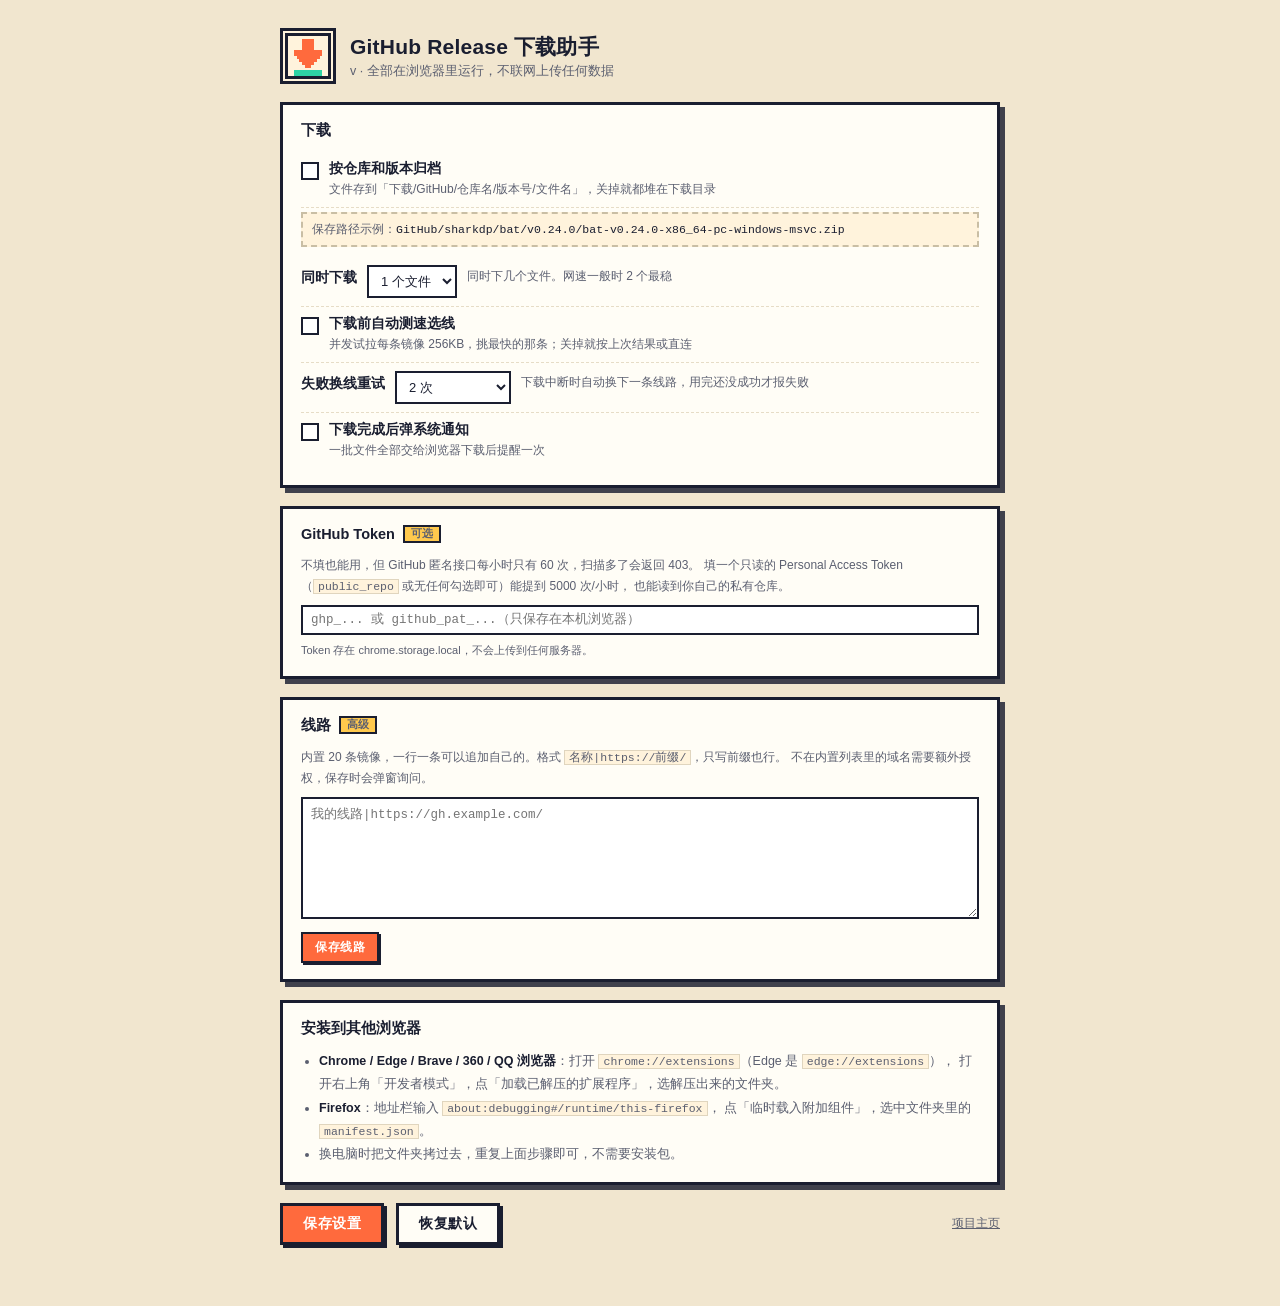
==== extension/src/options.html @ b22cd5d4 "浏览器扩展 v1.0.0：Release 页勾选即下，纯浏览器运行 - MV3 扩展，支持 Chrome / Edge / Brave / 360 / QQ，Firefox 走 build.py 另一" ====
<!DOCTYPE html>
<html lang="zh-CN">
<head>
<meta charset="utf-8">
<title>GitHub Release 下载助手 · 设置</title>
<link rel="stylesheet" href="options.css">
</head>
<body>
<div class="page">
  <header class="hd">
    <img src="../icons/icon128.png" alt="" class="logo">
    <div>
      <h1>GitHub Release 下载助手</h1>
      <p class="sub">v<span id="ver"></span> · 全部在浏览器里运行，不联网上传任何数据</p>
    </div>
  </header>

  <section class="card">
    <h2>下载</h2>
    <label class="line">
      <input type="checkbox" id="subfolder">
      <span>
        <b>按仓库和版本归档</b>
        <i>文件存到「下载/GitHub/仓库名/版本号/文件名」，关掉就都堆在下载目录</i>
      </span>
    </label>
    <div class="preview">保存路径示例：<code id="pathPreview">GitHub/sharkdp/bat/v0.24.0/bat-v0.24.0-x86_64-pc-windows-msvc.zip</code></div>

    <label class="line">
      <span class="lab">同时下载</span>
      <select id="concurrency">
        <option value="1">1 个文件</option>
        <option value="2">2 个文件</option>
        <option value="3">3 个文件</option>
        <option value="4">4 个文件</option>
      </select>
      <i>同时下几个文件。网速一般时 2 个最稳</i>
    </label>

    <label class="line">
      <input type="checkbox" id="autoProbe">
      <span>
        <b>下载前自动测速选线</b>
        <i>并发试拉每条镜像 256KB，挑最快的那条；关掉就按上次结果或直连</i>
      </span>
    </label>

    <label class="line">
      <span class="lab">失败换线重试</span>
      <select id="maxRetries">
        <option value="2">2 次</option>
        <option value="4">4 次（推荐）</option>
        <option value="6">6 次</option>
        <option value="8">8 次</option>
      </select>
      <i>下载中断时自动换下一条线路，用完还没成功才报失败</i>
    </label>

    <label class="line">
      <input type="checkbox" id="notify">
      <span>
        <b>下载完成后弹系统通知</b>
        <i>一批文件全部交给浏览器下载后提醒一次</i>
      </span>
    </label>
  </section>

  <section class="card">
    <h2>GitHub Token <span class="opt">可选</span></h2>
    <p class="note">
      不填也能用，但 GitHub 匿名接口每小时只有 60 次，扫描多了会返回 403。
      填一个只读的 Personal Access Token（<code>public_repo</code> 或无任何勾选即可）能提到 5000 次/小时，
      也能读到你自己的私有仓库。
    </p>
    <input type="password" id="token" placeholder="ghp_... 或 github_pat_...（只保存在本机浏览器）" spellcheck="false">
    <p class="note tiny">Token 存在 chrome.storage.local，不会上传到任何服务器。</p>
  </section>

  <section class="card">
    <h2>线路 <span class="opt">高级</span></h2>
    <p class="note">
      内置 20 条镜像，一行一条可以追加自己的。格式 <code>名称|https://前缀/</code>，只写前缀也行。
      不在内置列表里的域名需要额外授权，保存时会弹窗询问。
    </p>
    <textarea id="extraRoutes" rows="5" spellcheck="false" placeholder="我的线路|https://gh.example.com/"></textarea>
    <div class="row">
      <button id="btnSaveRoutes" class="btn small">保存线路</button>
      <span id="routeInfo" class="note tiny"></span>
    </div>
  </section>

  <section class="card">
    <h2>安装到其他浏览器</h2>
    <ul class="list">
      <li><b>Chrome / Edge / Brave / 360 / QQ 浏览器</b>：打开 <code>chrome://extensions</code>（Edge 是 <code>edge://extensions</code>），
        打开右上角「开发者模式」，点「加载已解压的扩展程序」，选解压出来的文件夹。</li>
      <li><b>Firefox</b>：地址栏输入 <code>about:debugging#/runtime/this-firefox</code>，
        点「临时载入附加组件」，选中文件夹里的 <code>manifest.json</code>。</li>
      <li>换电脑时把文件夹拷过去，重复上面步骤即可，不需要安装包。</li>
    </ul>
  </section>

  <footer class="foot">
    <button id="btnSave" class="btn">保存设置</button>
    <button id="btnReset" class="btn ghost">恢复默认</button>
    <span id="saved" class="ok"></span>
    <a class="repo" href="https://github.com/ziyuanhuishequ/release-downloader" target="_blank" rel="noreferrer">项目主页</a>
  </footer>
</div>
<script src="common.js"></script>
<script src="options.js"></script>
</body>
</html>
---- extension/src/options.css ----
:root {
  --ink: #1A1E30;
  --cream: #FFF3DC;
  --paper: #FFFDF6;
  --coral: #FF6A3D;
  --mint: #2ED3A5;
  --sun: #FFC94D;
  --soft: #F1E6CF;
  --text2: #5B5F70;
  --red: #C63020;
}

* { box-sizing: border-box; margin: 0; padding: 0; }

body {
  background: var(--soft);
  font-family: -apple-system, "Segoe UI", "Microsoft YaHei", sans-serif;
  font-size: 14px;
  color: var(--ink);
  padding: 28px 16px 60px;
}

.page { max-width: 720px; margin: 0 auto; }

.hd { display: flex; align-items: center; gap: 14px; margin-bottom: 18px; }
.logo { width: 56px; height: 56px; image-rendering: pixelated; border: 3px solid var(--ink); background: var(--cream); padding: 2px; }
h1 { font-size: 21px; letter-spacing: .2px; }
.sub { font-size: 12.5px; color: var(--text2); margin-top: 2px; }

.card {
  background: var(--paper);
  border: 3px solid var(--ink);
  box-shadow: 5px 5px 0 rgba(26, 30, 48, .82);
  padding: 16px 18px;
  margin-bottom: 18px;
}
.card h2 { font-size: 14.5px; margin-bottom: 12px; display: flex; align-items: center; gap: 8px; }
.opt {
  font-size: 10.5px; font-weight: 700; color: var(--text2);
  border: 2px solid var(--ink); padding: 0 6px; background: var(--sun);
}

.line { display: flex; gap: 10px; align-items: flex-start; padding: 8px 0; border-bottom: 1px dashed #E6DCC6; }
.line:last-child { border-bottom: none; }
.line span { flex: 1; }
.line b { display: block; font-size: 13.5px; }
.line i { display: block; font-size: 12px; color: var(--text2); font-style: normal; margin-top: 2px; line-height: 1.6; }
.lab { font-size: 13.5px; font-weight: 700; flex: 0 0 auto !important; padding-top: 4px; }

input[type="checkbox"] {
  appearance: none; width: 18px; height: 18px; min-width: 18px;
  border: 2px solid var(--ink); background: #fff; margin-top: 2px; cursor: pointer; position: relative;
}
input[type="checkbox"]:checked { background: var(--coral); }
input[type="checkbox"]:checked::after {
  content: ""; position: absolute; left: 4px; top: 0;
  width: 6px; height: 11px; border: solid #fff; border-width: 0 2px 2px 0; transform: rotate(42deg);
}

select, input[type="password"], input[type="text"], textarea {
  border: 2px solid var(--ink); background: #fff; color: var(--ink);
  padding: 6px 8px; font-size: 13px; outline: none; font-family: inherit;
}
select:focus, input:focus, textarea:focus { box-shadow: 2px 2px 0 var(--coral); }
input[type="password"], input[type="text"] { width: 100%; font-family: ui-monospace, Menlo, Consolas, monospace; font-size: 12.5px; }
textarea { width: 100%; font-family: ui-monospace, Menlo, Consolas, monospace; font-size: 12.5px; line-height: 1.7; resize: vertical; }

.preview {
  font-size: 12px; color: var(--text2); background: var(--cream);
  border: 2px dashed #C9BEA4; padding: 7px 9px; margin: 4px 0 10px;
  word-break: break-all;
}
.preview code { font-size: 11.5px; color: var(--ink); }

.note { font-size: 12px; color: var(--text2); line-height: 1.75; margin-bottom: 8px; }
.note.tiny { font-size: 11px; margin-top: 6px; margin-bottom: 0; }
.note code, .list code { background: var(--cream); border: 1px solid #E0D5BE; padding: 0 4px; font-size: 11.5px; }

.row { display: flex; align-items: center; gap: 10px; margin-top: 10px; }

.list { font-size: 12.5px; color: var(--text2); line-height: 1.85; padding-left: 18px; }
.list b { color: var(--ink); }

.btn {
  border: 3px solid var(--ink); background: var(--coral); color: #fff;
  font-size: 14px; font-weight: 800; padding: 9px 20px; cursor: pointer;
  box-shadow: 3px 3px 0 var(--ink); letter-spacing: .5px;
}
.btn:hover { background: #FF7E55; }
.btn:active { transform: translate(2px, 2px); box-shadow: 1px 1px 0 var(--ink); }
.btn.small { font-size: 12px; padding: 5px 12px; box-shadow: 2px 2px 0 var(--ink); border-width: 2px; }
.btn.ghost { background: var(--paper); color: var(--ink); }

.foot { display: flex; align-items: center; gap: 12px; flex-wrap: wrap; }
.ok { color: #087458; font-size: 12.5px; font-weight: 700; }
.repo { margin-left: auto; font-size: 12px; color: var(--text2); }
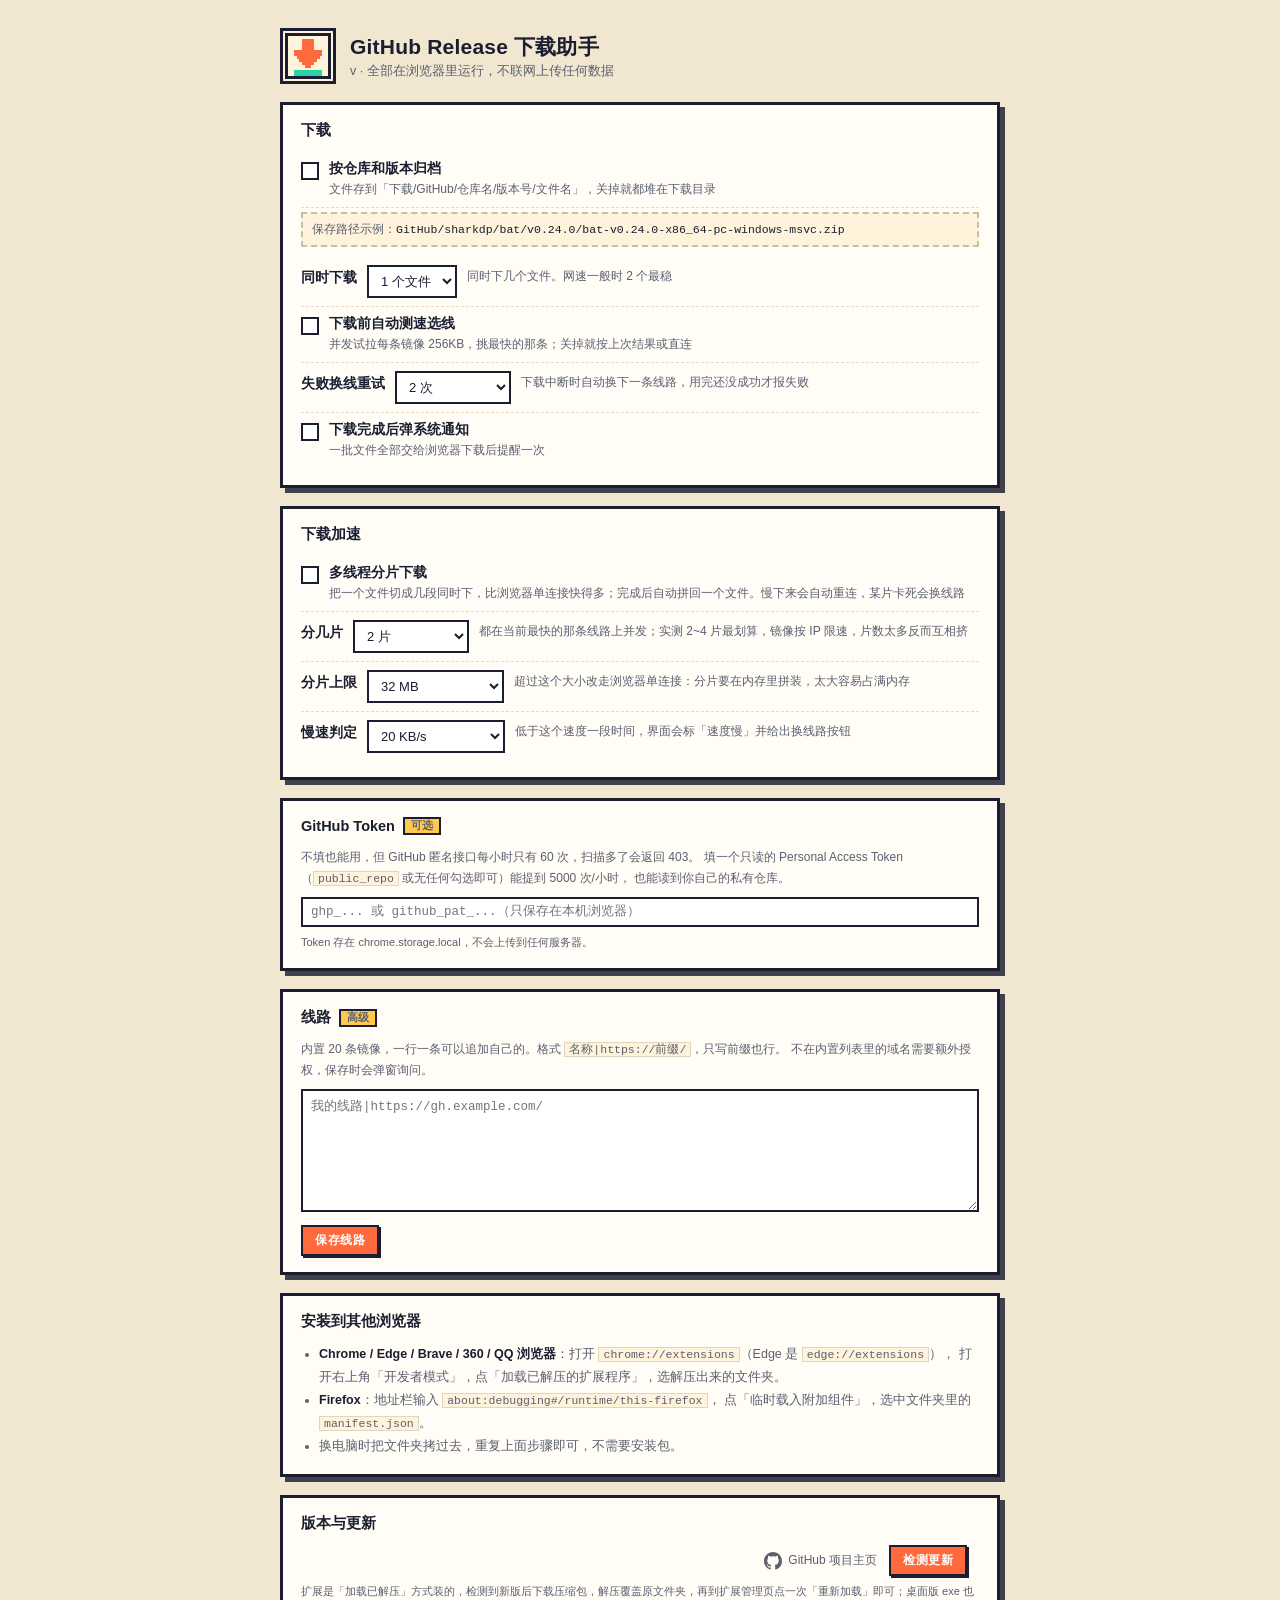
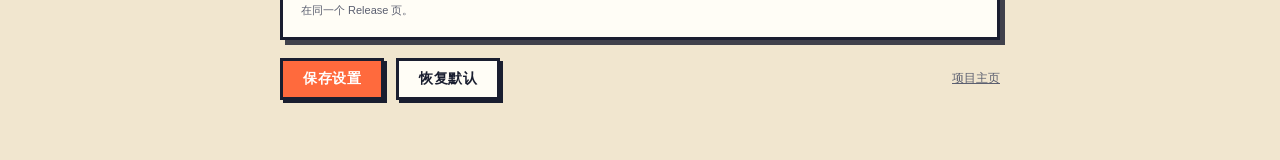
==== commit 4a710f0b: "桌面版 v1.6.4 加检测更新，扩展 v1.1.0 多线程提速 桌面版： - 顶栏加 GitHub 图标 + 「检测更新」：后台线程查 /releases 列表，只认 v* 标签，   与 APP_" ====
--- a/extension/src/options.html
+++ b/extension/src/options.html
@@ -66,6 +66,51 @@
   </section>
 
   <section class="card">
+    <h2>下载加速</h2>
+
+    <label class="line">
+      <input type="checkbox" id="segEnabled">
+      <span>
+        <b>多线程分片下载</b>
+        <i>把一个文件切成几段同时下，比浏览器单连接快得多；完成后自动拼回一个文件。慢下来会自动重连，某片卡死会换线路</i>
+      </span>
+    </label>
+
+    <label class="line">
+      <span class="lab">分几片</span>
+      <select id="threads">
+        <option value="2">2 片</option>
+        <option value="3">3 片</option>
+        <option value="4">4 片（推荐）</option>
+        <option value="6">6 片</option>
+      </select>
+      <i>都在当前最快的那条线路上并发；实测 2~4 片最划算，镜像按 IP 限速，片数太多反而互相挤</i>
+    </label>
+
+    <label class="line">
+      <span class="lab">分片上限</span>
+      <select id="segMaxMB">
+        <option value="32">32 MB</option>
+        <option value="64">64 MB</option>
+        <option value="128">128 MB（推荐）</option>
+        <option value="256">256 MB</option>
+      </select>
+      <i>超过这个大小改走浏览器单连接：分片要在内存里拼装，太大容易占满内存</i>
+    </label>
+
+    <label class="line">
+      <span class="lab">慢速判定</span>
+      <select id="lowSpeedKB">
+        <option value="20">20 KB/s</option>
+        <option value="40">40 KB/s（推荐）</option>
+        <option value="100">100 KB/s</option>
+        <option value="300">300 KB/s</option>
+      </select>
+      <i>低于这个速度一段时间，界面会标「速度慢」并给出换线路按钮</i>
+    </label>
+  </section>
+
+  <section class="card">
     <h2>GitHub Token <span class="opt">可选</span></h2>
     <p class="note">
       不填也能用，但 GitHub 匿名接口每小时只有 60 次，扫描多了会返回 403。
@@ -100,6 +145,19 @@
     </ul>
   </section>
 
+  <section class="card">
+    <h2>版本与更新</h2>
+    <div class="row" style="align-items:center;gap:12px;flex-wrap:wrap">
+      <a class="repo" href="https://github.com/ziyuanhuishequ/release-downloader" target="_blank" rel="noreferrer" style="display:inline-flex;align-items:center;gap:6px;text-decoration:none">
+        <svg width="18" height="18" viewBox="0 0 16 16" aria-hidden="true" style="flex:none"><path fill="currentColor" d="M8 0c4.42 0 8 3.58 8 8a8.013 8.013 0 0 1-5.45 7.59c-.4.08-.55-.17-.55-.38 0-.27.01-1.13.01-2.2 0-.75-.25-1.23-.54-1.48 1.78-.2 3.65-.88 3.65-3.95 0-.88-.31-1.59-.82-2.15.08-.2.36-1.02-.08-2.12 0 0-.67-.22-2.2.82-.64-.18-1.32-.27-2-.27-.68 0-1.36.09-2 .27-1.53-1.03-2.2-.82-2.2-.82-.44 1.1-.16 1.92-.08 2.12-.51.56-.82 1.28-.82 2.15 0 3.06 1.86 3.75 3.64 3.95-.23.2-.44.55-.51 1.07-.46.21-1.61.55-2.33-.66-.15-.24-.6-.83-1.23-.82-.67.01-.27.38.01.53.34.19.73.9.82 1.13.16.45.68 1.31 2.69.94 0 .67.01 1.3.01 1.49 0 .21-.15.45-.55.38A7.995 7.995 0 0 1 0 8c0-4.42 3.58-8 8-8Z"/></svg>
+        <span>GitHub 项目主页</span>
+      </a>
+      <button id="btnCheck" class="btn small">检测更新</button>
+      <span id="updInfo" class="note tiny"></span>
+    </div>
+    <p class="note tiny">扩展是「加载已解压」方式装的，检测到新版后下载压缩包，解压覆盖原文件夹，再到扩展管理页点一次「重新加载」即可；桌面版 exe 也在同一个 Release 页。</p>
+  </section>
+
   <footer class="foot">
     <button id="btnSave" class="btn">保存设置</button>
     <button id="btnReset" class="btn ghost">恢复默认</button>
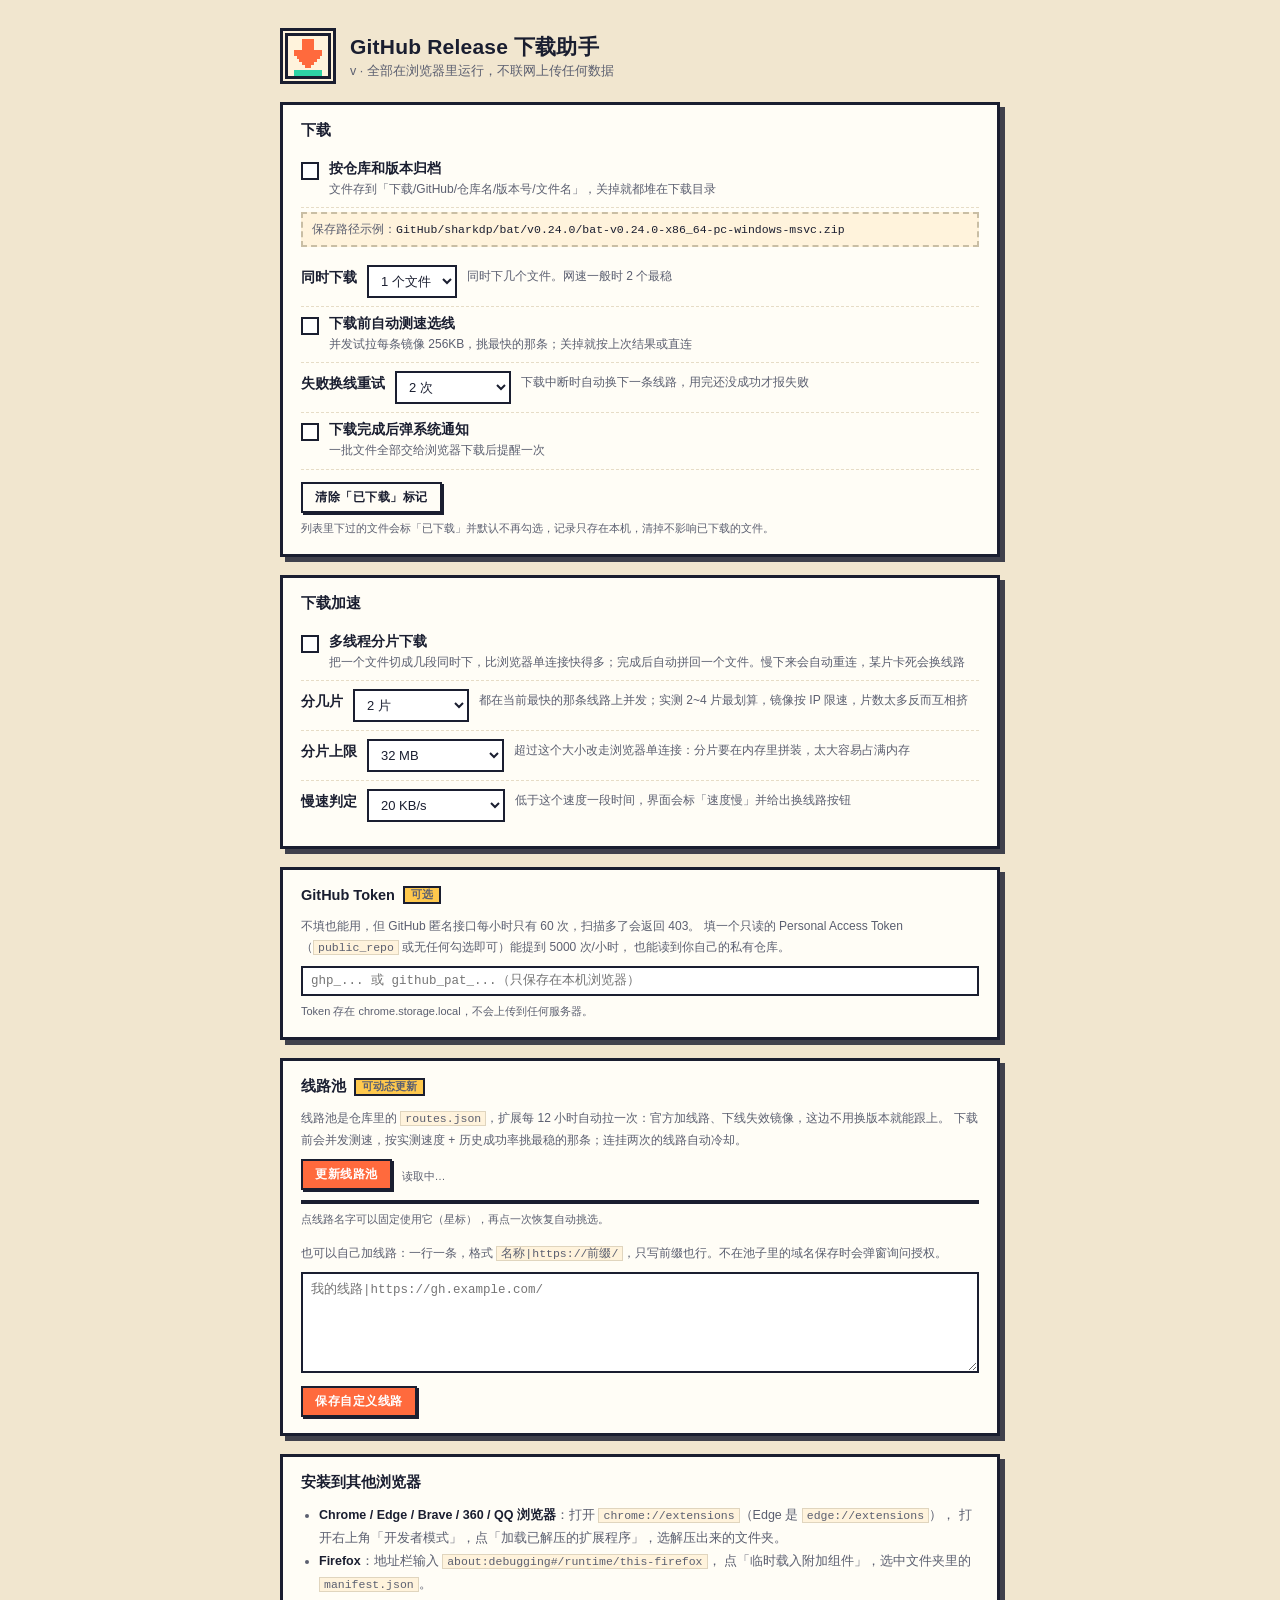
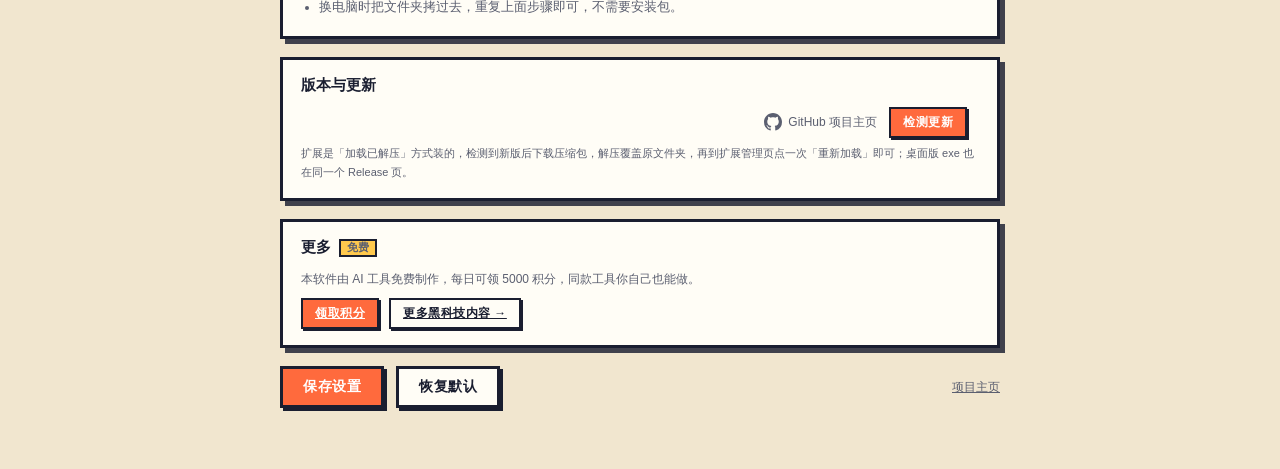
==== commit b9078e47: "v1.6.5 + 扩展 1.2.0：线路池动态更新、线路面板可点选、任务暂停与已下载区分 桌面版：routes.json 线路池 12 小时自动拉取，失败退缓存/内置表；线路面板展开显示实测速度与历史" ====
--- a/extension/src/options.html
+++ b/extension/src/options.html
@@ -63,6 +63,12 @@
         <i>一批文件全部交给浏览器下载后提醒一次</i>
       </span>
     </label>
+
+    <div class="row" style="margin-top:12px">
+      <button id="btnClearHist" class="btn small ghost">清除「已下载」标记</button>
+      <span id="histInfo" class="note tiny"></span>
+    </div>
+    <p class="note tiny">列表里下过的文件会标「已下载」并默认不再勾选，记录只存在本机，清掉不影响已下载的文件。</p>
   </section>
 
   <section class="card">
@@ -122,14 +128,25 @@
   </section>
 
   <section class="card">
-    <h2>线路 <span class="opt">高级</span></h2>
+    <h2>线路池 <span class="opt">可动态更新</span></h2>
     <p class="note">
-      内置 20 条镜像，一行一条可以追加自己的。格式 <code>名称|https://前缀/</code>，只写前缀也行。
-      不在内置列表里的域名需要额外授权，保存时会弹窗询问。
+      线路池是仓库里的 <code>routes.json</code>，扩展每 12 小时自动拉一次：官方加线路、下线失效镜像，这边不用换版本就能跟上。
+      下载前会并发测速，按实测速度 + 历史成功率挑最稳的那条；连挂两次的线路自动冷却。
     </p>
-    <textarea id="extraRoutes" rows="5" spellcheck="false" placeholder="我的线路|https://gh.example.com/"></textarea>
+    <div class="row" style="margin-top:0;flex-wrap:wrap">
+      <button id="btnPool" class="btn small">更新线路池</button>
+      <span id="poolInfo" class="note tiny">读取中…</span>
+      <span id="prefInfo" class="note tiny"></span>
+    </div>
+    <div id="routeList" class="rlist"></div>
+    <p class="note tiny">点线路名字可以固定使用它（星标），再点一次恢复自动挑选。</p>
+
+    <p class="note" style="margin-top:14px">
+      也可以自己加线路：一行一条，格式 <code>名称|https://前缀/</code>，只写前缀也行。不在池子里的域名保存时会弹窗询问授权。
+    </p>
+    <textarea id="extraRoutes" rows="4" spellcheck="false" placeholder="我的线路|https://gh.example.com/"></textarea>
     <div class="row">
-      <button id="btnSaveRoutes" class="btn small">保存线路</button>
+      <button id="btnSaveRoutes" class="btn small">保存自定义线路</button>
       <span id="routeInfo" class="note tiny"></span>
     </div>
   </section>
@@ -158,6 +175,15 @@
     <p class="note tiny">扩展是「加载已解压」方式装的，检测到新版后下载压缩包，解压覆盖原文件夹，再到扩展管理页点一次「重新加载」即可；桌面版 exe 也在同一个 Release 页。</p>
   </section>
 
+  <section class="card">
+    <h2>更多 <span class="opt">免费</span></h2>
+    <p class="note" id="promoNote">本软件由 AI 工具免费制作，每日可领 5000 积分，同款工具你自己也能做。</p>
+    <div class="row" style="margin-top:0">
+      <a class="btn small" id="lnkPromo" href="https://loomy.cgref.cn/qinxi" target="_blank" rel="noreferrer">领取积分</a>
+      <a class="btn small ghost" id="lnkMore" href="https://sucaizy.com" target="_blank" rel="noreferrer">更多黑科技内容 →</a>
+    </div>
+  </section>
+
   <footer class="foot">
     <button id="btnSave" class="btn">保存设置</button>
     <button id="btnReset" class="btn ghost">恢复默认</button>
--- a/extension/src/options.css
+++ b/extension/src/options.css
@@ -94,3 +94,27 @@
 .foot { display: flex; align-items: center; gap: 12px; flex-wrap: wrap; }
 .ok { color: #087458; font-size: 12.5px; font-weight: 700; }
 .repo { margin-left: auto; font-size: 12px; color: var(--text2); }
+
+/* 线路池列表 */
+.rlist { border: 2px solid var(--ink); background: #fff; max-height: 300px; overflow: auto; margin-top: 10px; }
+.rlist.hide { display: none; }
+.rline {
+  display: flex; align-items: center; gap: 10px;
+  padding: 5px 9px; font-size: 12.5px; border-bottom: 1px dashed #E6DCC6; cursor: pointer;
+}
+.rline:last-child { border-bottom: none; }
+.rline:hover { background: #FFF7E6; }
+.rline .rn { flex: 1; min-width: 0; overflow: hidden; text-overflow: ellipsis; white-space: nowrap; }
+.rline .rs { color: var(--text2); white-space: nowrap; font-size: 12px; }
+.rline .rk { font-size: 10.5px; color: var(--text2); white-space: nowrap; }
+.rline.ok .rs { color: #087458; font-weight: 700; }
+.rline.bad { opacity: .6; }
+.rline.bad .rs { color: #782814; }
+.rline.pref { background: #FFF1DE; }
+.rline.rhead {
+  background: var(--soft); font-weight: 700; color: var(--text2);
+  cursor: default; position: sticky; top: 0;
+}
+.rline .bar2 { width: 90px; height: 8px; border: 2px solid var(--ink); background: #fff; flex: none; }
+.rline .bar2 i { display: block; height: 100%; background: var(--mint); }
+.pool-tip { font-size: 12px; color: var(--text2); }
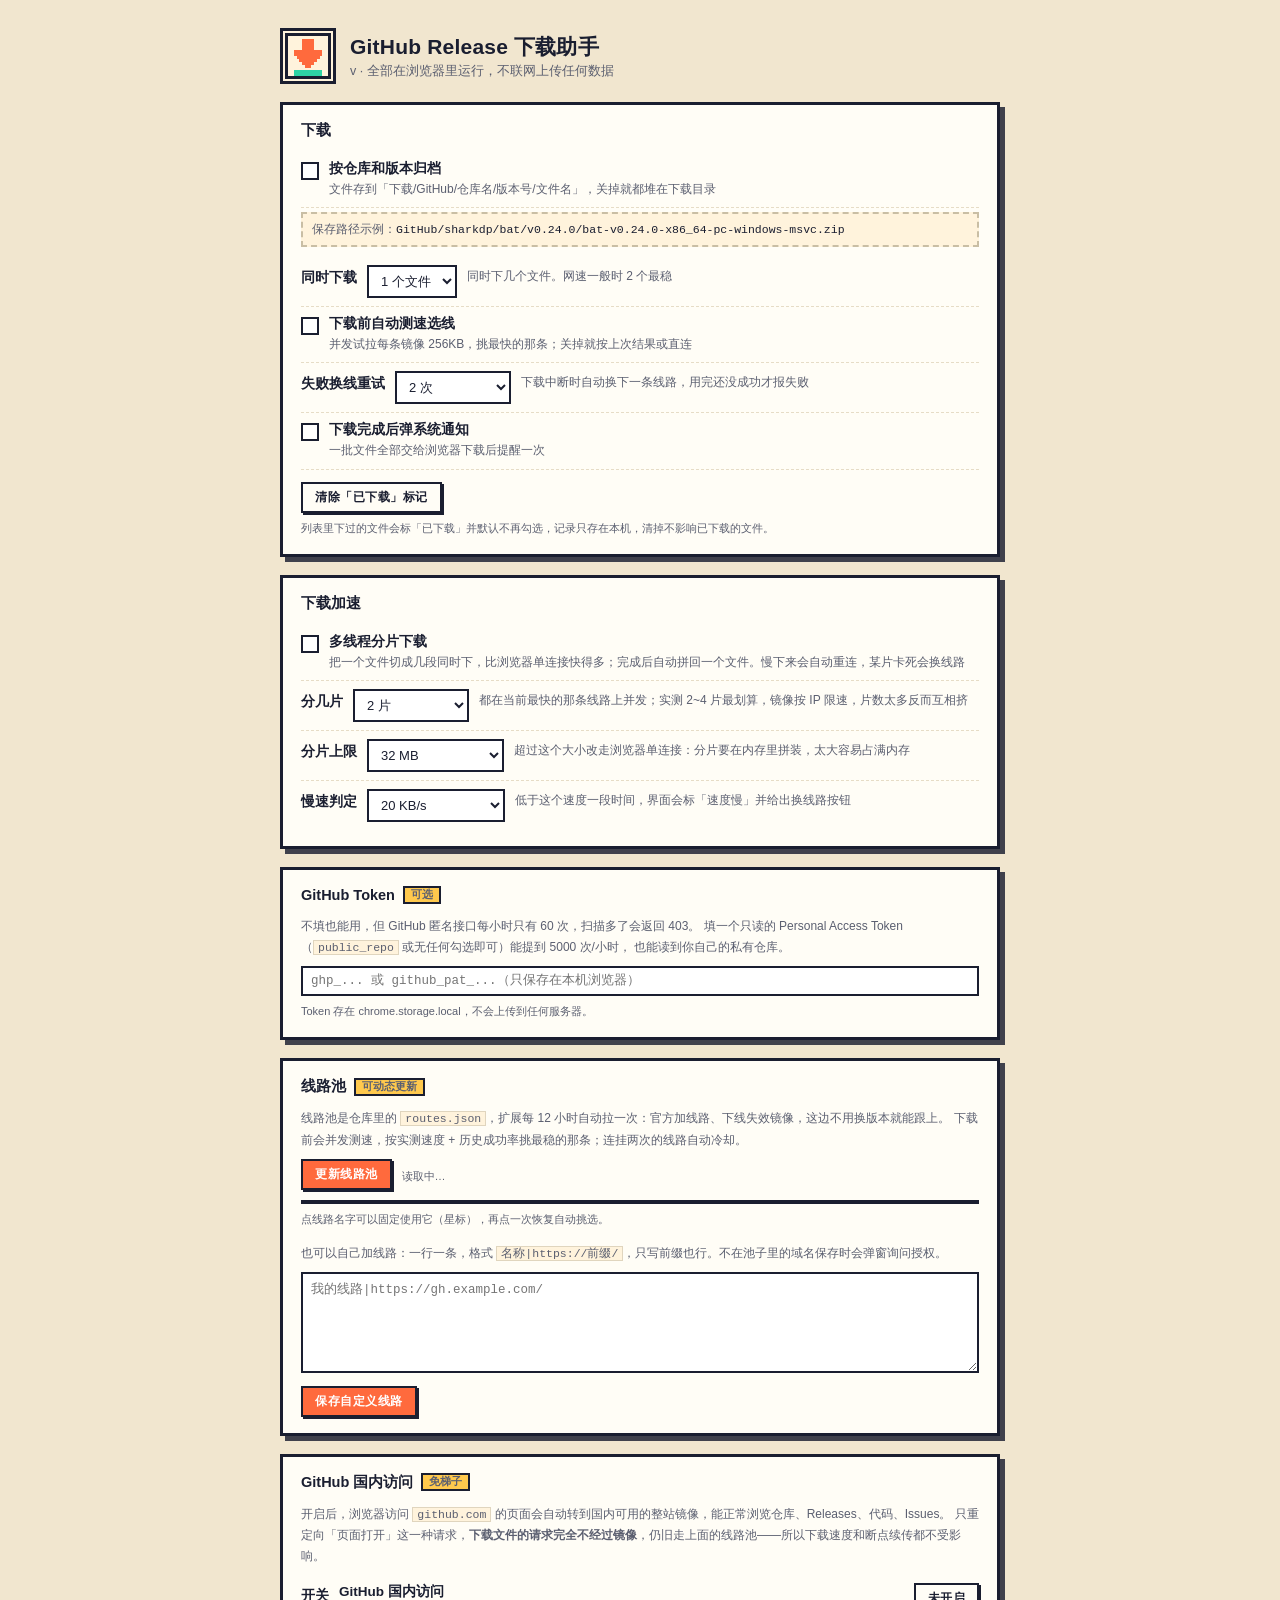
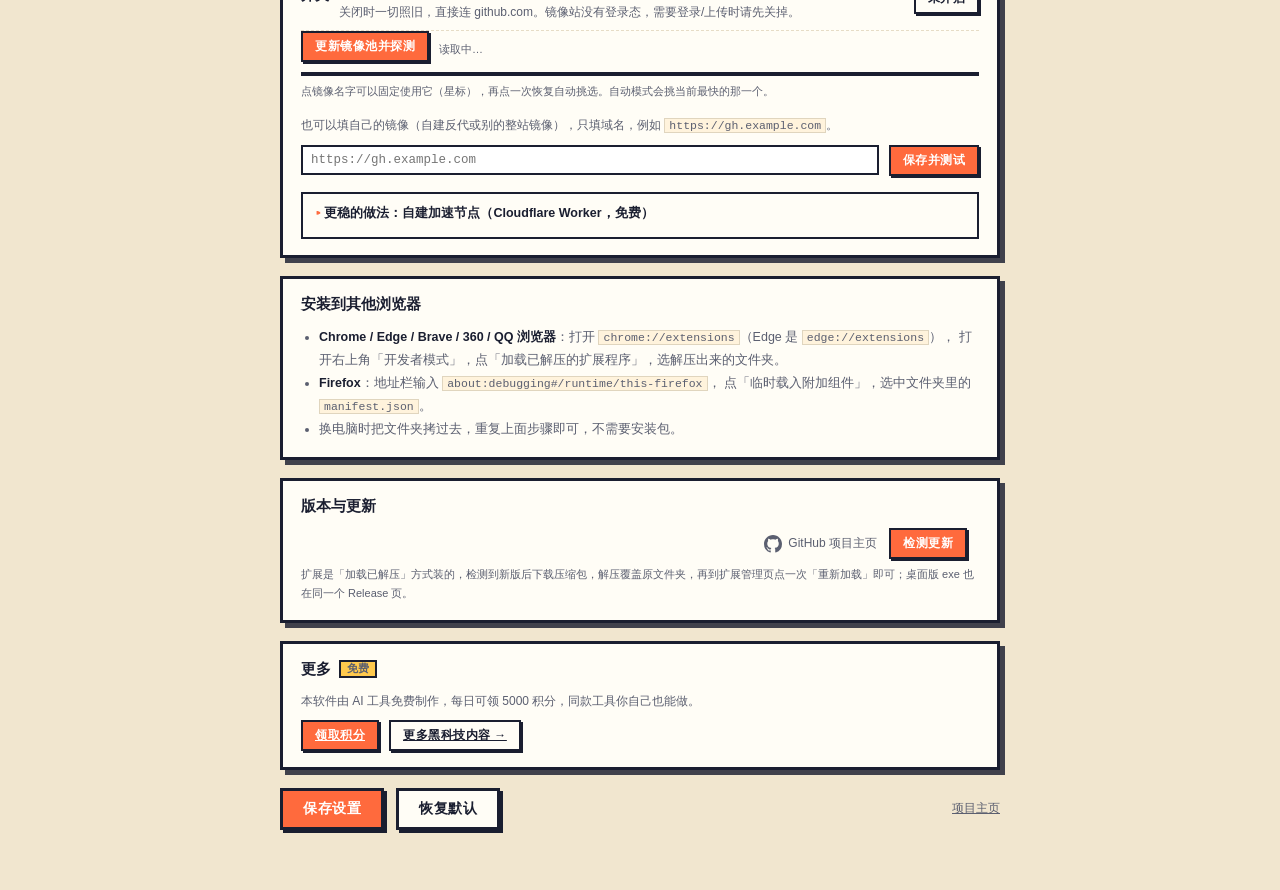
==== commit 94235653: "feat(ext): 1.4.0 —— 墙内可用性重做 问题：整站镜像实测只剩 1~2 个能用，扩池解决不了（能反代整站页面的公益服务 本来就极少）。所以把「网页」和「API/下载」彻底解耦。  - " ====
--- a/extension/src/options.html
+++ b/extension/src/options.html
@@ -152,6 +152,60 @@
   </section>
 
   <section class="card">
+    <h2>GitHub 国内访问 <span class="opt">免梯子</span></h2>
+    <p class="note">
+      开启后，浏览器访问 <code>github.com</code> 的页面会自动转到国内可用的整站镜像，能正常浏览仓库、Releases、代码、Issues。
+      只重定向「页面打开」这一种请求，<b>下载文件的请求完全不经过镜像</b>，仍旧走上面的线路池——所以下载速度和断点续传都不受影响。
+    </p>
+    <div class="line">
+      <label class="lab">开关</label>
+      <span>
+        <b>GitHub 国内访问</b>
+        <i>关闭时一切照旧，直接连 github.com。镜像站没有登录态，需要登录/上传时请先关掉。</i>
+      </span>
+      <button id="btnBoostSw" class="btn small ghost" style="flex:0 0 auto">未开启</button>
+    </div>
+    <div class="row" style="margin-top:0;flex-wrap:wrap">
+      <button id="btnSiteProbe" class="btn small">更新镜像池并探测</button>
+      <span id="siteInfo" class="note tiny">读取中…</span>
+    </div>
+    <div id="siteList" class="rlist"></div>
+    <p class="note tiny">点镜像名字可以固定使用它（星标），再点一次恢复自动挑选。自动模式会挑当前最快的那一个。</p>
+
+    <p class="note" style="margin-top:14px">
+      也可以填自己的镜像（自建反代或别的整站镜像），只填域名，例如 <code>https://gh.example.com</code>。
+    </p>
+    <div class="row" style="margin-top:0">
+      <input id="siteCustom" type="text" spellcheck="false" placeholder="https://gh.example.com" style="flex:1">
+      <button id="btnSiteSave" class="btn small">保存并测试</button>
+    </div>
+    <span id="siteMsg" class="note tiny"></span>
+
+    <details class="adv">
+      <summary>更稳的做法：自建加速节点（Cloudflare Worker，免费）</summary>
+      <p class="note tiny">
+        公益镜像随时可能限流、跑路或关站，这是别人家的服务，没法保证。用自己的 Worker
+        就没有这个问题：免费额度每天 10 万次请求，个人下载完全够用，速度和可用性都在自己手里。
+      </p>
+      <ol class="steps">
+        <li>打开 <a href="https://dash.cloudflare.com/?to=/:account/workers-and-pages" target="_blank" rel="noreferrer">Cloudflare Workers</a>，Create → Worker，名字随便起。</li>
+        <li>把下面这段代码整段粘进去（Edit code → 覆盖全部 → Deploy）。</li>
+        <li>把生成的地址 <code>https://xxx.yyy.workers.dev</code> 填到上面的「自定义镜像」，点「保存并测试」。</li>
+      </ol>
+      <textarea id="workerCode" rows="7" readonly spellcheck="false" placeholder="读取中…"></textarea>
+      <div class="row">
+        <button id="btnCopyWorker" class="btn small">复制完整代码</button>
+        <span id="workerMsg" class="note tiny"></span>
+      </div>
+      <p class="note tiny">
+        <b>workers.dev 这个域名在国内本身并不稳。</b>要用得久，请在 Worker 的
+        Settings → Domains &amp; Routes 里绑定一个自己的域名（域名可以托管在 Cloudflare，
+        也可以在别处只加一条 CNAME）。有自建节点 + 自己的域名，是目前最稳的免梯子方案。
+      </p>
+    </details>
+  </section>
+
+  <section class="card">
     <h2>安装到其他浏览器</h2>
     <ul class="list">
       <li><b>Chrome / Edge / Brave / 360 / QQ 浏览器</b>：打开 <code>chrome://extensions</code>（Edge 是 <code>edge://extensions</code>），
--- a/extension/src/options.css
+++ b/extension/src/options.css
@@ -118,3 +118,27 @@
 .rline .bar2 { width: 90px; height: 8px; border: 2px solid var(--ink); background: #fff; flex: none; }
 .rline .bar2 i { display: block; height: 100%; background: var(--mint); }
 .pool-tip { font-size: 12px; color: var(--text2); }
+
+/* 自建加速节点：默认折叠，不占版面，需要的人点开就有完整步骤 */
+.adv {
+  margin-top: 16px;
+  border: 2px solid var(--ink);
+  background: #FFFDF6;
+  padding: 8px 12px 12px;
+}
+.adv > summary {
+  cursor: pointer;
+  font-size: 12.5px;
+  font-weight: 700;
+  color: var(--ink);
+  padding: 3px 0;
+  list-style: none;
+}
+.adv > summary::-webkit-details-marker { display: none; }
+.adv > summary::before { content: "▸ "; color: var(--coral); }
+.adv[open] > summary::before { content: "▾ "; }
+.adv[open] > summary { margin-bottom: 8px; }
+.steps { font-size: 12px; color: var(--text2); line-height: 1.85; padding-left: 18px; margin-bottom: 8px; }
+.steps b { color: var(--ink); }
+.steps a { color: #782814; }
+.adv textarea { background: #FBF7EC; font-size: 11.5px; line-height: 1.6; }
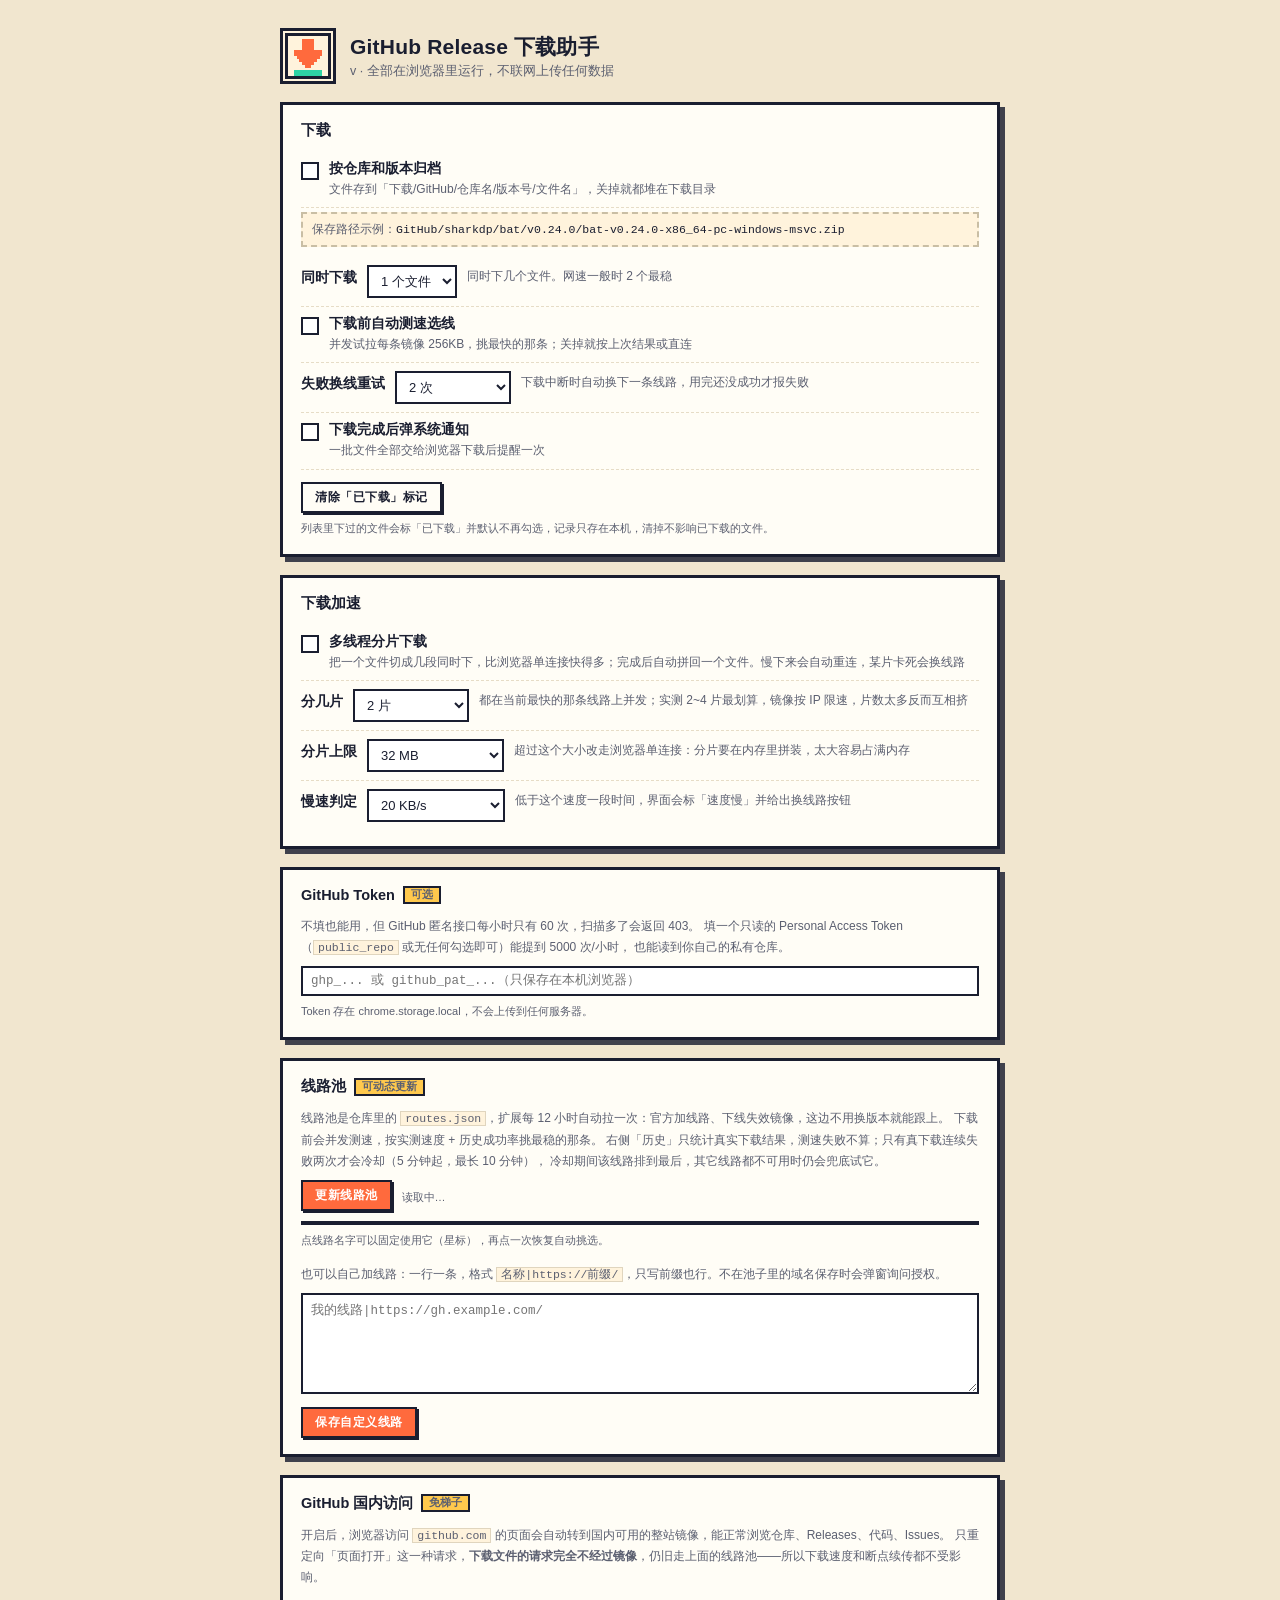
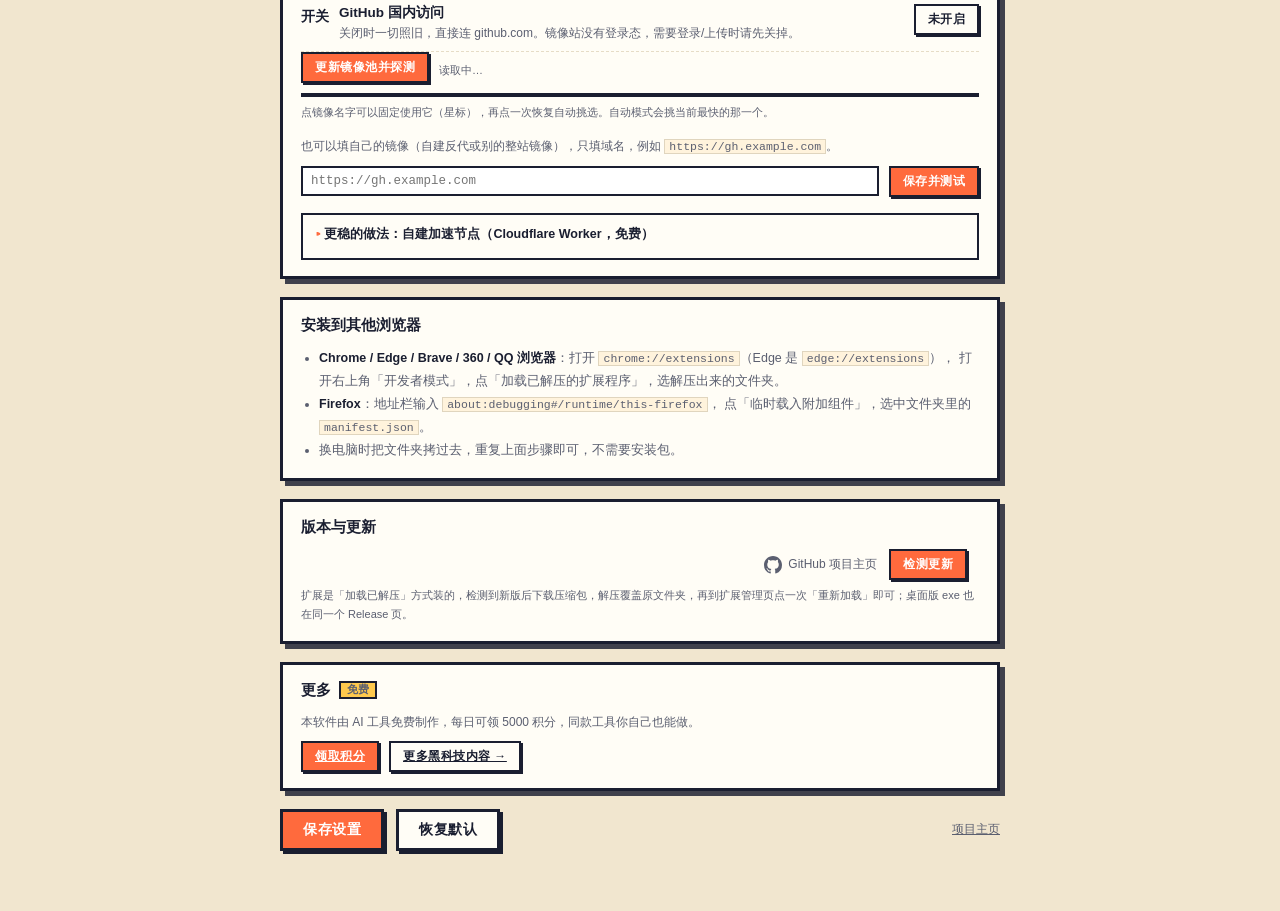
==== commit a1517ff8: "fix(ext): 1.4.6 —— 冷却时长说清楚，测速失败不再算进历史 用户看到设置页里 9 条线路全是「冷却中 0成/3败」，问是不是自己今天用太多。  实际情况： - 冷却来自 badUnti" ====
--- a/extension/src/options.html
+++ b/extension/src/options.html
@@ -131,7 +131,9 @@
     <h2>线路池 <span class="opt">可动态更新</span></h2>
     <p class="note">
       线路池是仓库里的 <code>routes.json</code>，扩展每 12 小时自动拉一次：官方加线路、下线失效镜像，这边不用换版本就能跟上。
-      下载前会并发测速，按实测速度 + 历史成功率挑最稳的那条；连挂两次的线路自动冷却。
+      下载前会并发测速，按实测速度 + 历史成功率挑最稳的那条。
+      右侧「历史」只统计真实下载结果，测速失败不算；只有真下载连续失败两次才会冷却（5 分钟起，最长 10 分钟），
+      冷却期间该线路排到最后，其它线路都不可用时仍会兜底试它。
     </p>
     <div class="row" style="margin-top:0;flex-wrap:wrap">
       <button id="btnPool" class="btn small">更新线路池</button>
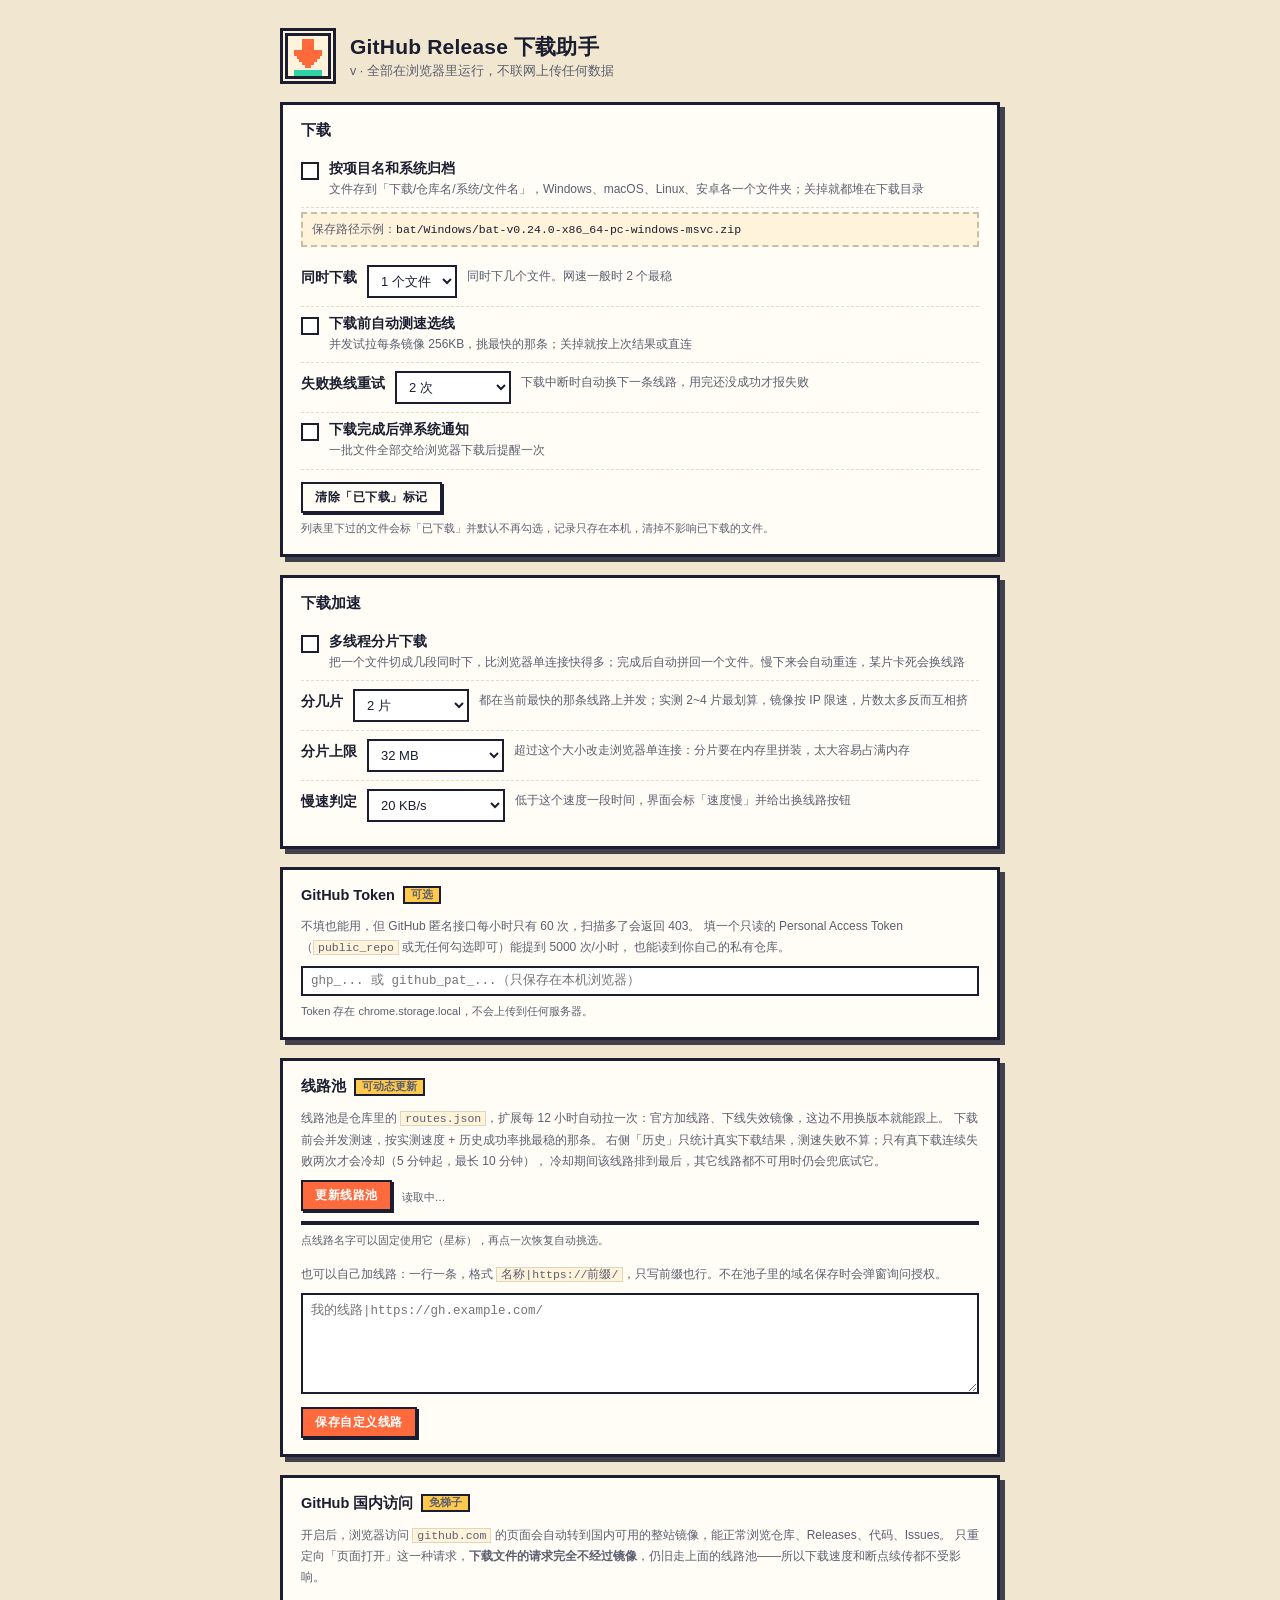
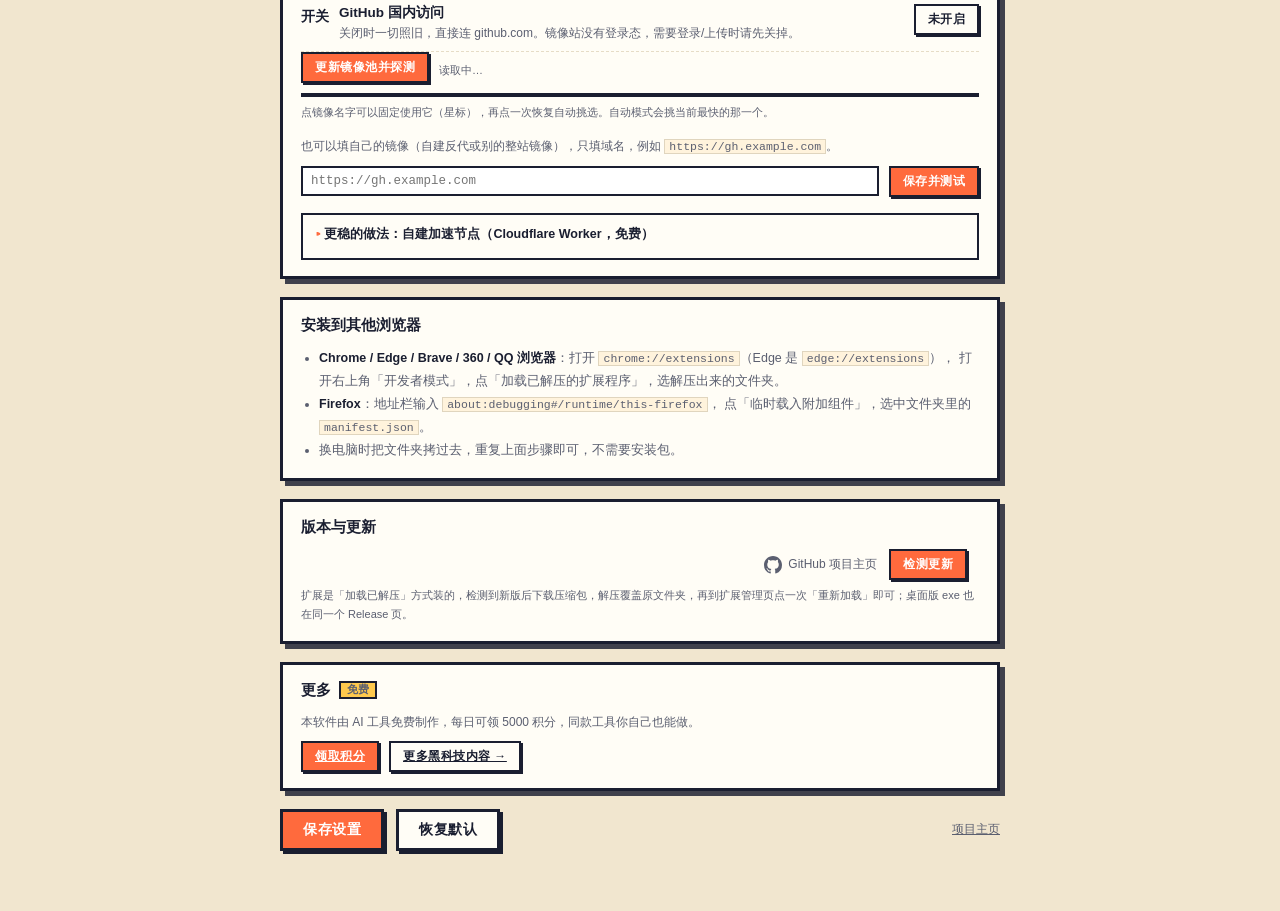
==== commit 4f2ba1d4: "fix(ext): 体积解析不再把 sha256 摘要当大小；归档改成「项目名/系统」 - 资源行里第一个 color-fg-muted 是 sha256 摘要，旧代码当成体积，   77.8MB 的" ====
--- a/extension/src/options.html
+++ b/extension/src/options.html
@@ -20,11 +20,11 @@
     <label class="line">
       <input type="checkbox" id="subfolder">
       <span>
-        <b>按仓库和版本归档</b>
-        <i>文件存到「下载/GitHub/仓库名/版本号/文件名」，关掉就都堆在下载目录</i>
-      </span>
-    </label>
-    <div class="preview">保存路径示例：<code id="pathPreview">GitHub/sharkdp/bat/v0.24.0/bat-v0.24.0-x86_64-pc-windows-msvc.zip</code></div>
+        <b>按项目名和系统归档</b>
+        <i>文件存到「下载/仓库名/系统/文件名」，Windows、macOS、Linux、安卓各一个文件夹；关掉就都堆在下载目录</i>
+      </span>
+    </label>
+    <div class="preview">保存路径示例：<code id="pathPreview">bat/Windows/bat-v0.24.0-x86_64-pc-windows-msvc.zip</code></div>
 
     <label class="line">
       <span class="lab">同时下载</span>
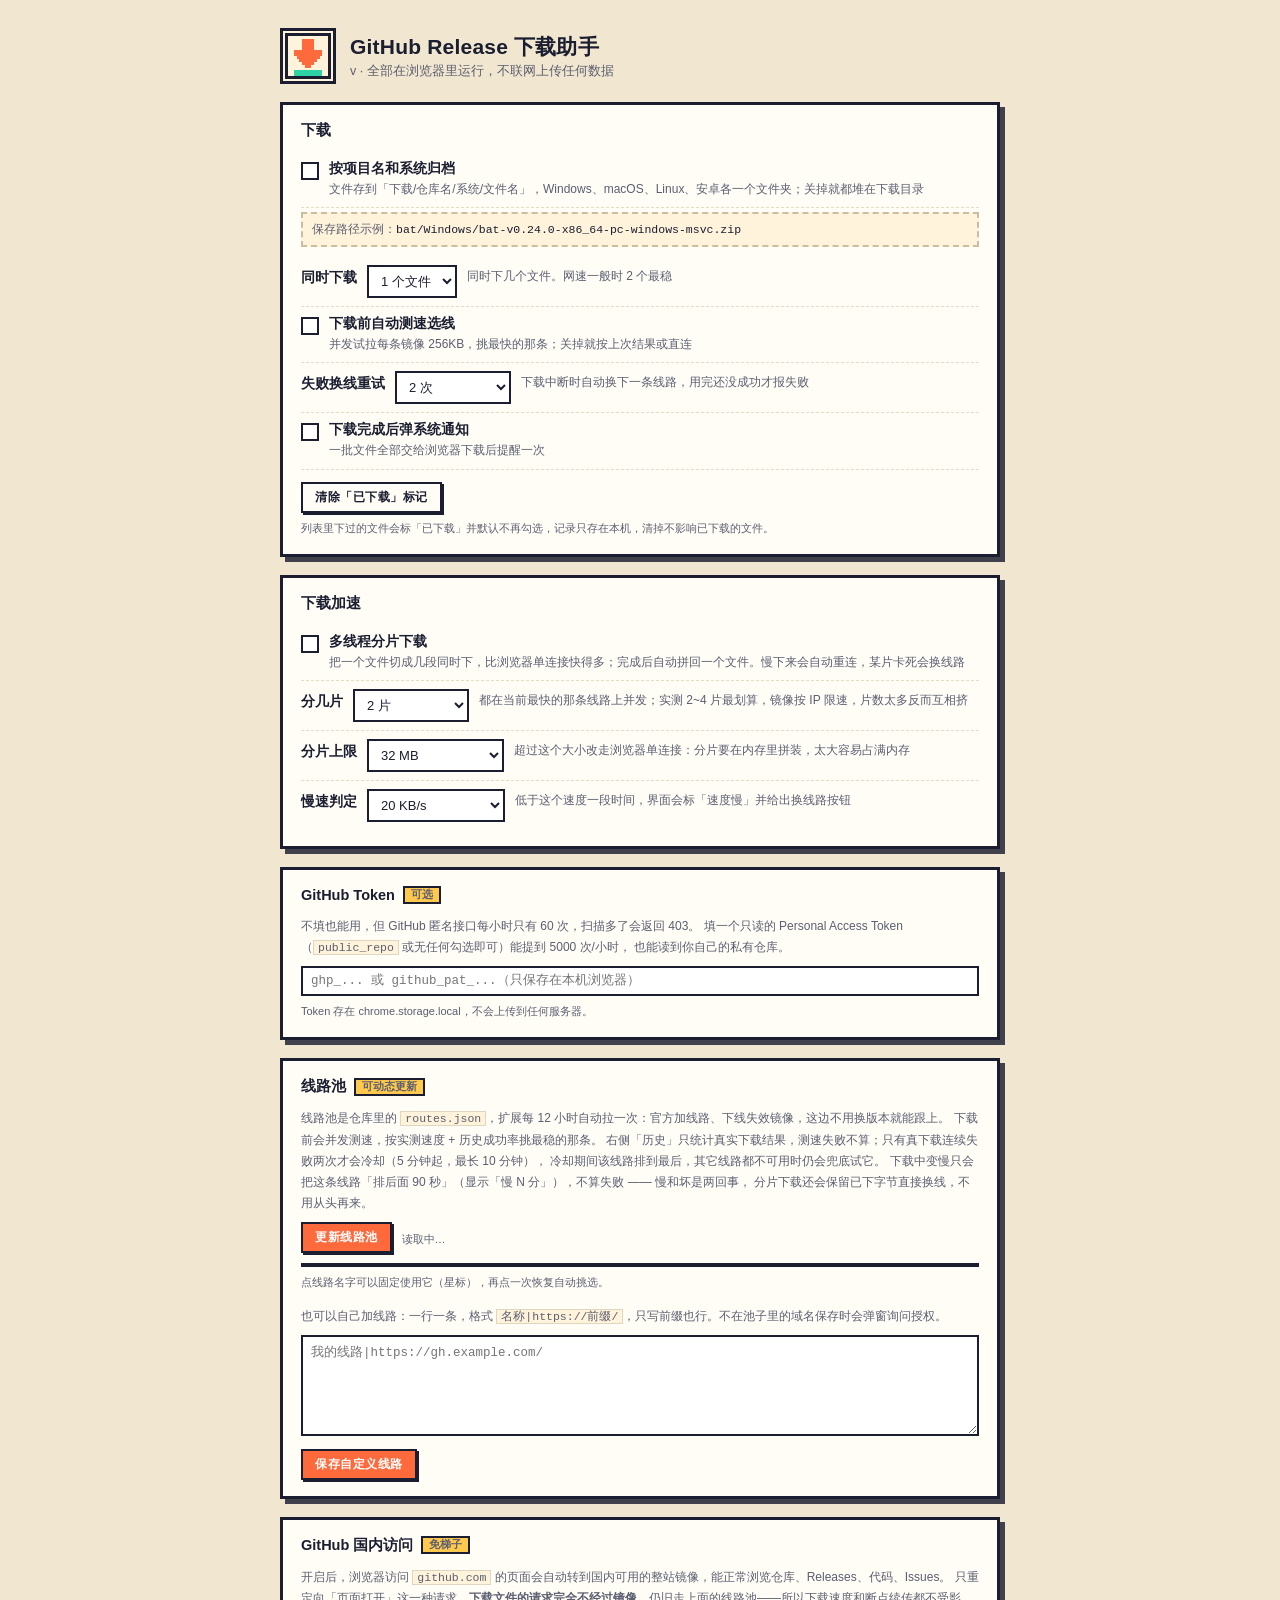
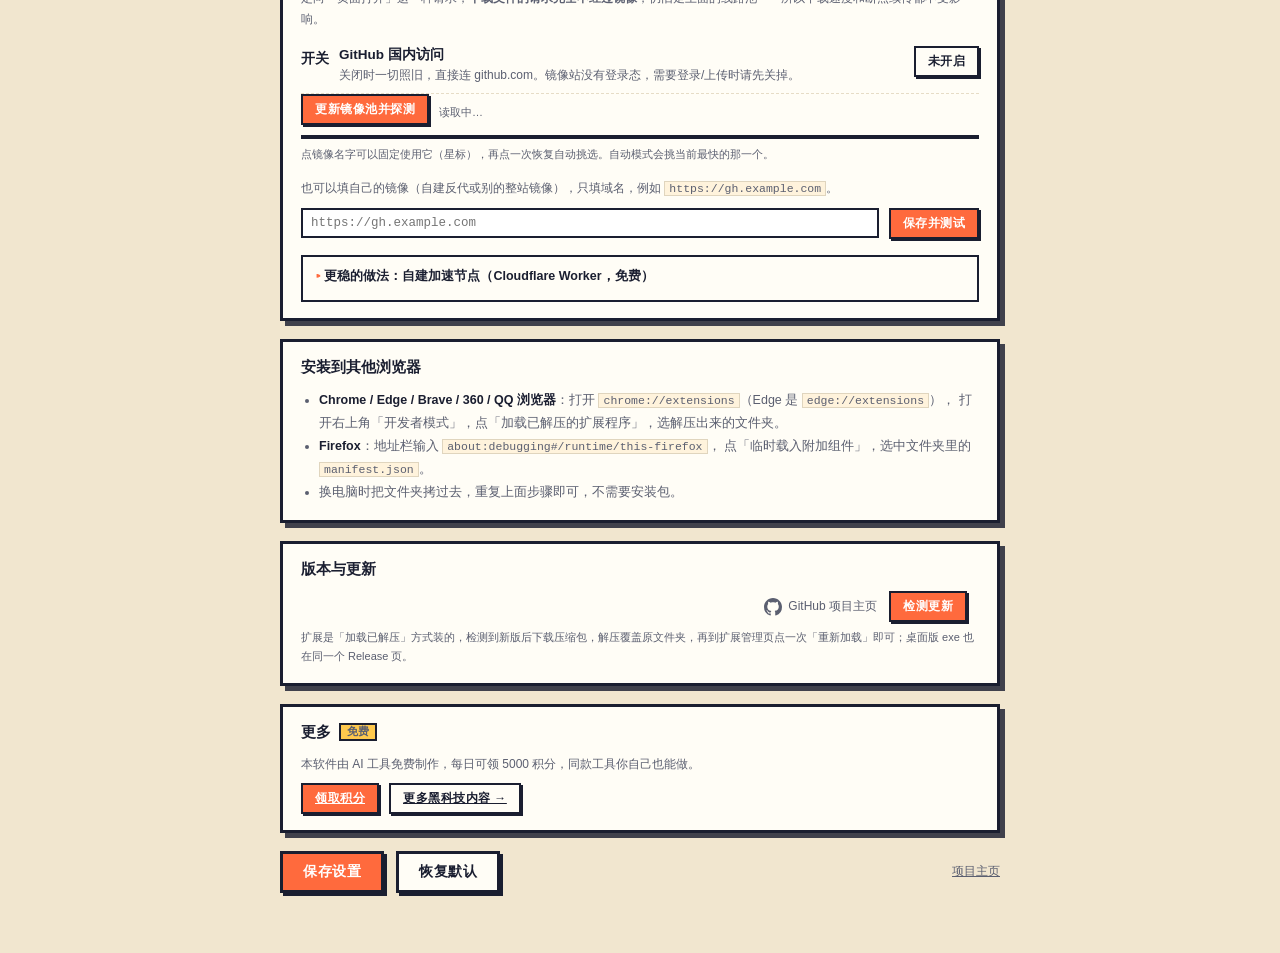
==== commit 0e66100c: "feat(ext): 1.4.8 —— 下载中被限速就换线路，且不丢已下字节 用一阵子就变慢的根因有两个：测速只读 96KB（首包爆发骗人）、 换线路等于从头再下（所以只敢在 8% 前换，之后只能硬爬" ====
--- a/extension/src/options.html
+++ b/extension/src/options.html
@@ -134,6 +134,8 @@
       下载前会并发测速，按实测速度 + 历史成功率挑最稳的那条。
       右侧「历史」只统计真实下载结果，测速失败不算；只有真下载连续失败两次才会冷却（5 分钟起，最长 10 分钟），
       冷却期间该线路排到最后，其它线路都不可用时仍会兜底试它。
+      下载中变慢只会把这条线路「排后面 90 秒」（显示「慢 N 分」），不算失败 —— 慢和坏是两回事，
+      分片下载还会保留已下字节直接换线，不用从头再来。
     </p>
     <div class="row" style="margin-top:0;flex-wrap:wrap">
       <button id="btnPool" class="btn small">更新线路池</button>
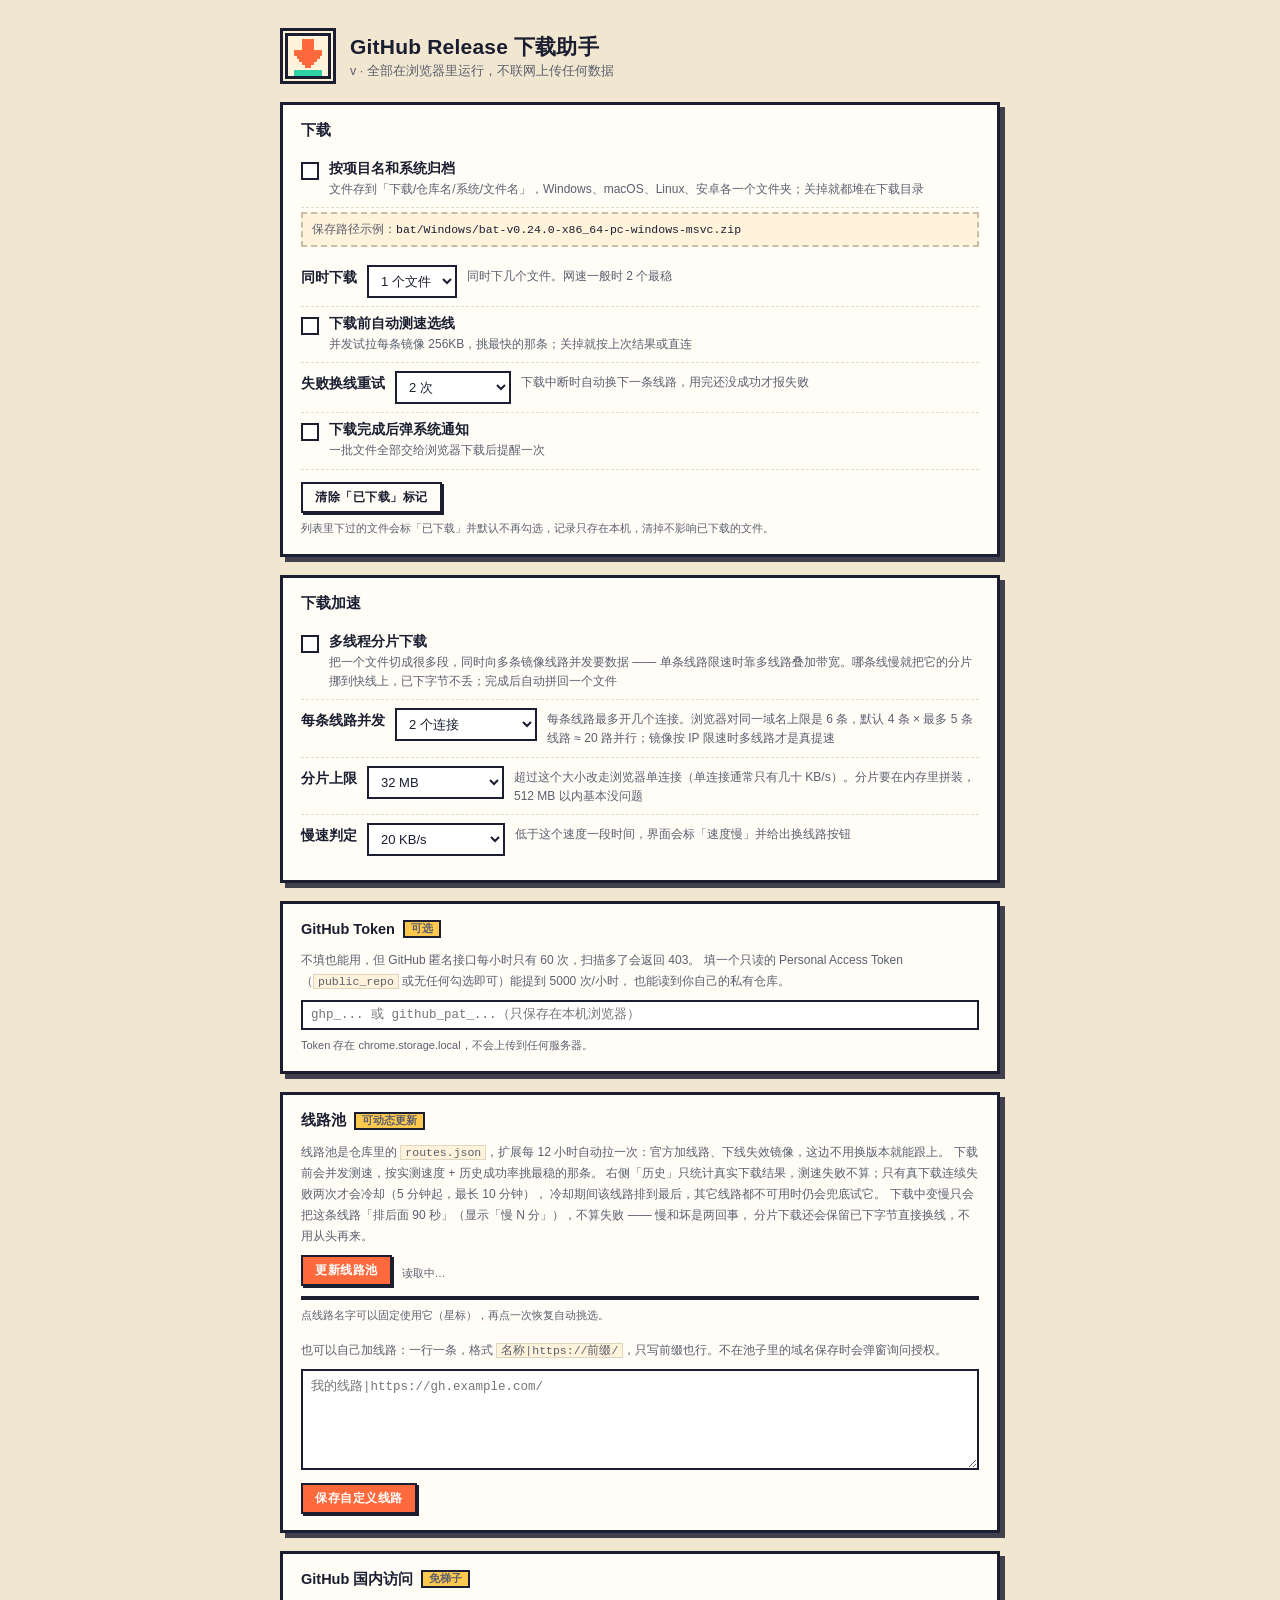
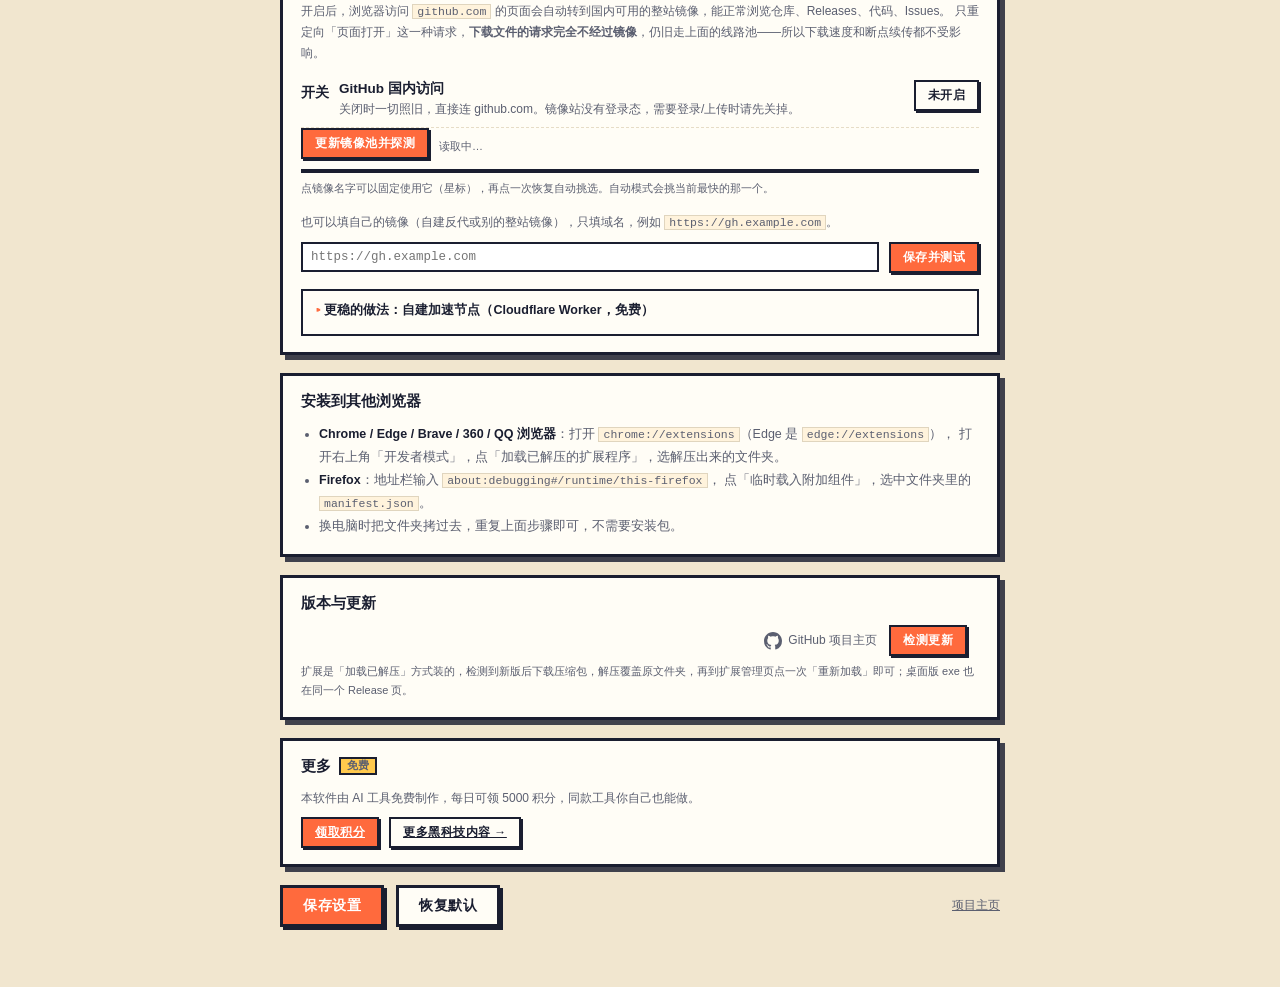
==== commit 7983a320: "feat(ext): 1.5.1 —— 多线路并发下载，换线只选最快的线路（不再按名单轮换） - 线路评分：每任务记录各线实测速度，换线按 segScore 取最快，试过但更快的线路仍可复用 - 没有" ====
--- a/extension/src/options.html
+++ b/extension/src/options.html
@@ -78,19 +78,19 @@
       <input type="checkbox" id="segEnabled">
       <span>
         <b>多线程分片下载</b>
-        <i>把一个文件切成几段同时下，比浏览器单连接快得多；完成后自动拼回一个文件。慢下来会自动重连，某片卡死会换线路</i>
-      </span>
-    </label>
-
-    <label class="line">
-      <span class="lab">分几片</span>
+        <i>把一个文件切成很多段，同时向多条镜像线路并发要数据 —— 单条线路限速时靠多线路叠加带宽。哪条线慢就把它的分片挪到快线上，已下字节不丢；完成后自动拼回一个文件</i>
+      </span>
+    </label>
+
+    <label class="line">
+      <span class="lab">每条线路并发</span>
       <select id="threads">
-        <option value="2">2 片</option>
-        <option value="3">3 片</option>
-        <option value="4">4 片（推荐）</option>
-        <option value="6">6 片</option>
-      </select>
-      <i>都在当前最快的那条线路上并发；实测 2~4 片最划算，镜像按 IP 限速，片数太多反而互相挤</i>
+        <option value="2">2 个连接</option>
+        <option value="3">3 个连接</option>
+        <option value="4">4 个连接（推荐）</option>
+        <option value="6">6 个连接</option>
+      </select>
+      <i>每条线路最多开几个连接。浏览器对同一域名上限是 6 条，默认 4 条 × 最多 5 条线路 ≈ 20 路并行；镜像按 IP 限速时多线路才是真提速</i>
     </label>
 
     <label class="line">
@@ -98,10 +98,12 @@
       <select id="segMaxMB">
         <option value="32">32 MB</option>
         <option value="64">64 MB</option>
-        <option value="128">128 MB（推荐）</option>
+        <option value="128">128 MB</option>
         <option value="256">256 MB</option>
-      </select>
-      <i>超过这个大小改走浏览器单连接：分片要在内存里拼装，太大容易占满内存</i>
+        <option value="512">512 MB（推荐）</option>
+        <option value="1024">1 GB</option>
+      </select>
+      <i>超过这个大小改走浏览器单连接（单连接通常只有几十 KB/s）。分片要在内存里拼装，512 MB 以内基本没问题</i>
     </label>
 
     <label class="line">
